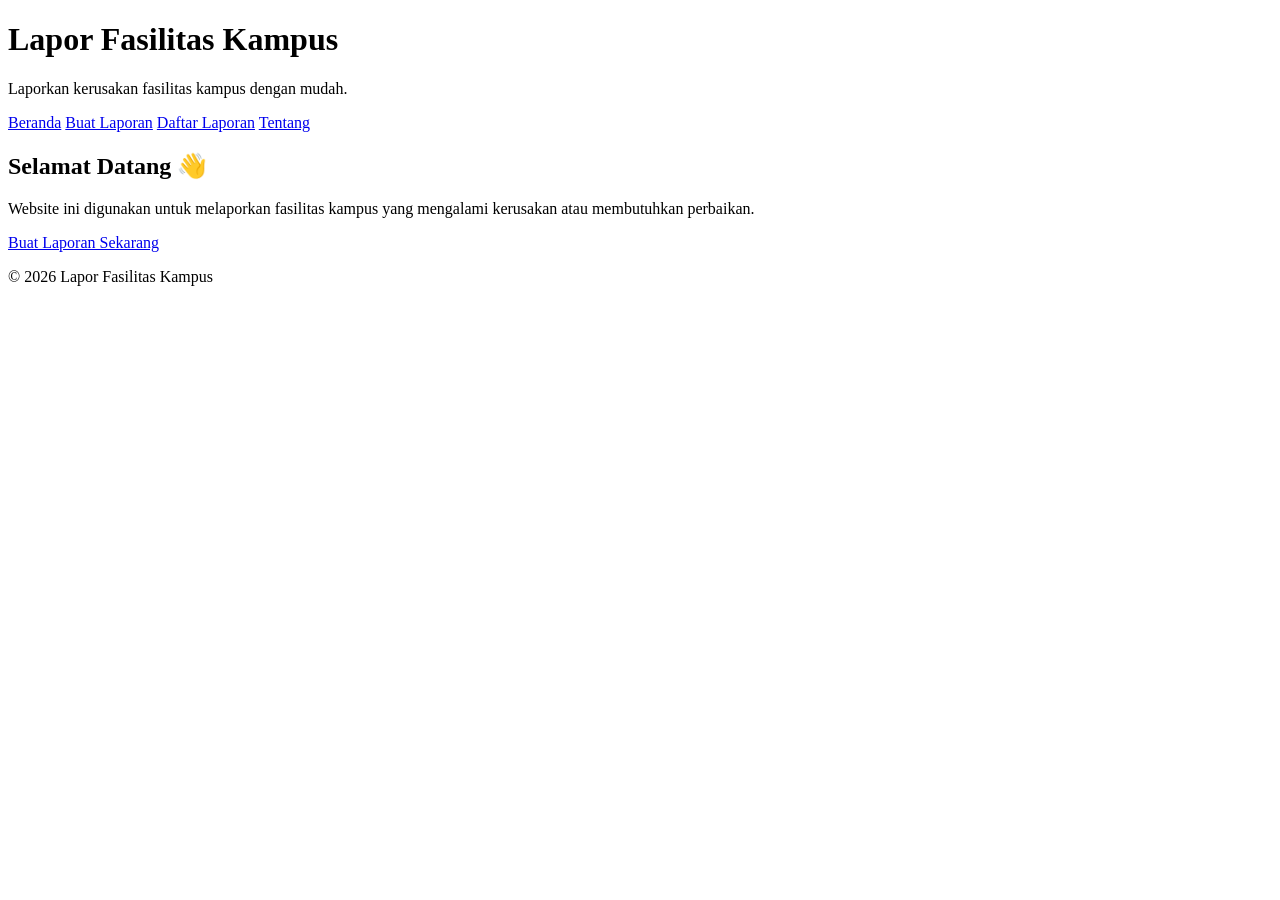
==== Lapor_Fasilitas/Index.html @ fea3fb63 "Project_ITX" ====
<!DOCTYPE html>
<html lang="id">
<head>
    <meta charset="UTF-8">
    <meta name="viewport" content="width=device-width, initial-scale=1.0">
    <title>Lapor Fasilitas Kampus</title>
</head>

<body>

    <header>
        <h1>Lapor Fasilitas Kampus</h1>
        <p>Laporkan kerusakan fasilitas kampus dengan mudah.</p>
    </header>

    <nav>
        <a href="index.html">Beranda</a>
        <a href="laporan.html">Buat Laporan</a>
        <a href="daftar.html">Daftar Laporan</a>
        <a href="tentang.html">Tentang</a>
    </nav>

    <main>

        <h2>Selamat Datang 👋</h2>

        <p>
            Website ini digunakan untuk melaporkan fasilitas kampus
            yang mengalami kerusakan atau membutuhkan perbaikan.
        </p>

        <a href="laporan.html">
            Buat Laporan Sekarang
        </a>

    </main>

    <footer>
        <p>&copy; 2026 Lapor Fasilitas Kampus</p>
    </footer>

</body>
</html>
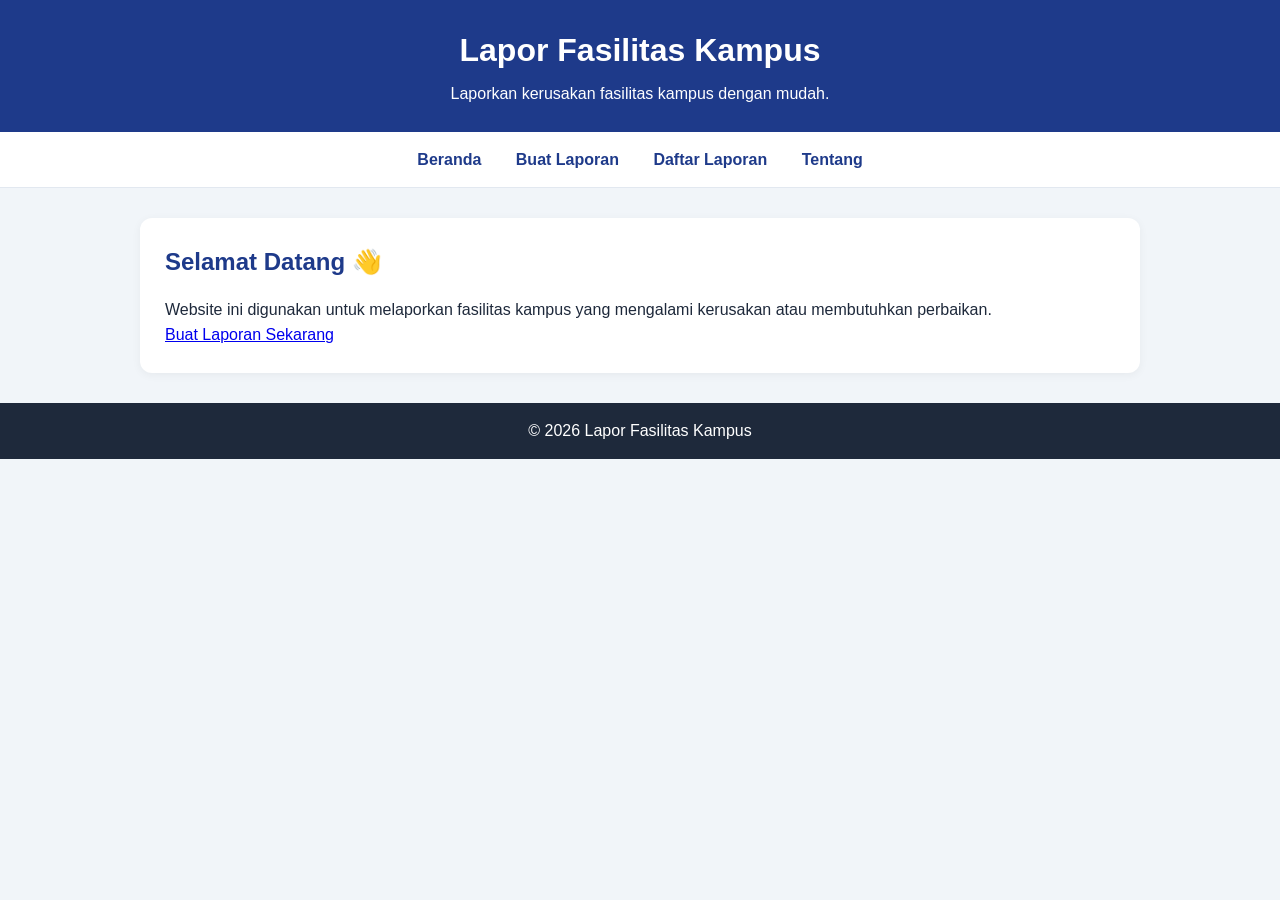
==== commit 2726c72e: "Daftar" ====
--- a/Lapor_Fasilitas/Index.html
+++ b/Lapor_Fasilitas/Index.html
@@ -4,6 +4,7 @@
     <meta charset="UTF-8">
     <meta name="viewport" content="width=device-width, initial-scale=1.0">
     <title>Lapor Fasilitas Kampus</title>
+    <link rel="stylesheet" href="css/style.css">
 </head>
 
 <body>
--- a/Lapor_Fasilitas/css/style.css
+++ b/Lapor_Fasilitas/css/style.css
@@ -0,0 +1,150 @@
+
+/* Pengaturan dasar */
+* {
+    margin: 0;
+    padding: 0;
+    box-sizing: border-box;
+}
+
+/* Tampilan seluruh halaman */
+body {
+    font-family: Arial, sans-serif;
+    background-color: #f1f5f9;
+    color: #1e293b;
+    line-height: 1.6;
+}
+
+/* Bagian header */
+header {
+    background-color: #1e3a8a;
+    color: white;
+    padding: 25px;
+    text-align: center;
+}
+
+header h1 {
+    margin-bottom: 5px;
+}
+
+/* Navigasi */
+nav {
+    background-color: #ffffff;
+    padding: 15px;
+    text-align: center;
+    border-bottom: 1px solid #e2e8f0;
+}
+
+nav a {
+    text-decoration: none;
+    color: #1e3a8a;
+    font-weight: bold;
+    margin: 0 15px;
+}
+
+nav a:hover {
+    color: #2563eb;
+}
+
+/* Konten utama */
+main {
+    max-width: 1000px;
+    margin: 30px auto;
+    padding: 25px;
+    background-color: white;
+    border-radius: 12px;
+    box-shadow: 0 2px 10px rgba(0, 0, 0, 0.05);
+}
+
+main h2 {
+    margin-bottom: 15px;
+    color: #1e3a8a;
+}
+
+main h3 {
+    margin-top: 20px;
+    margin-bottom: 10px;
+}
+
+/* Formulir */
+form {
+    margin-top: 20px;
+}
+
+label {
+    display: inline-block;
+    margin-bottom: 5px;
+    font-weight: bold;
+}
+
+input, textarea, select {
+    width: 100%;
+    padding: 10px;
+    margin-bottom: 15px;
+    border: 1px solid #cbd5e1;
+    border-radius: 6px;
+    font-family: inherit;
+}
+
+textarea {
+    min-height: 120px;
+    resize: vertical;
+}
+
+/* Tombol */
+button {
+    background-color: #1e3a8a;
+    color: white;
+    border: none;
+    padding: 12px 20px;
+    border-radius: 6px;
+    cursor: pointer;
+    font-size: 15px;
+}
+
+button:hover {
+    background-color: #2563eb;
+}
+
+/* Tabel */
+table {
+    width: 100%;
+    border-collapse: collapse;
+    margin-top: 20px;
+}
+
+th, td {
+    padding: 12px;
+    border: 1px solid #cbd5e1;
+    text-align: left;
+}
+
+th {
+    background-color: #1e3a8a;
+    color: white;
+}
+
+/* Footer */
+footer {
+    background-color: #1e293b;
+    color: white;
+    text-align: center;
+    padding: 15px;
+    margin-top: 30px;
+}
+
+/* Tampilan HP */
+@media (max-width: 600px) {
+    nav a {
+        display: inline-block;
+        margin: 5px;
+    }
+
+    main {
+        margin: 15px;
+        padding: 15px;
+    }
+
+    table {
+        font-size: 12px;
+    }
+}
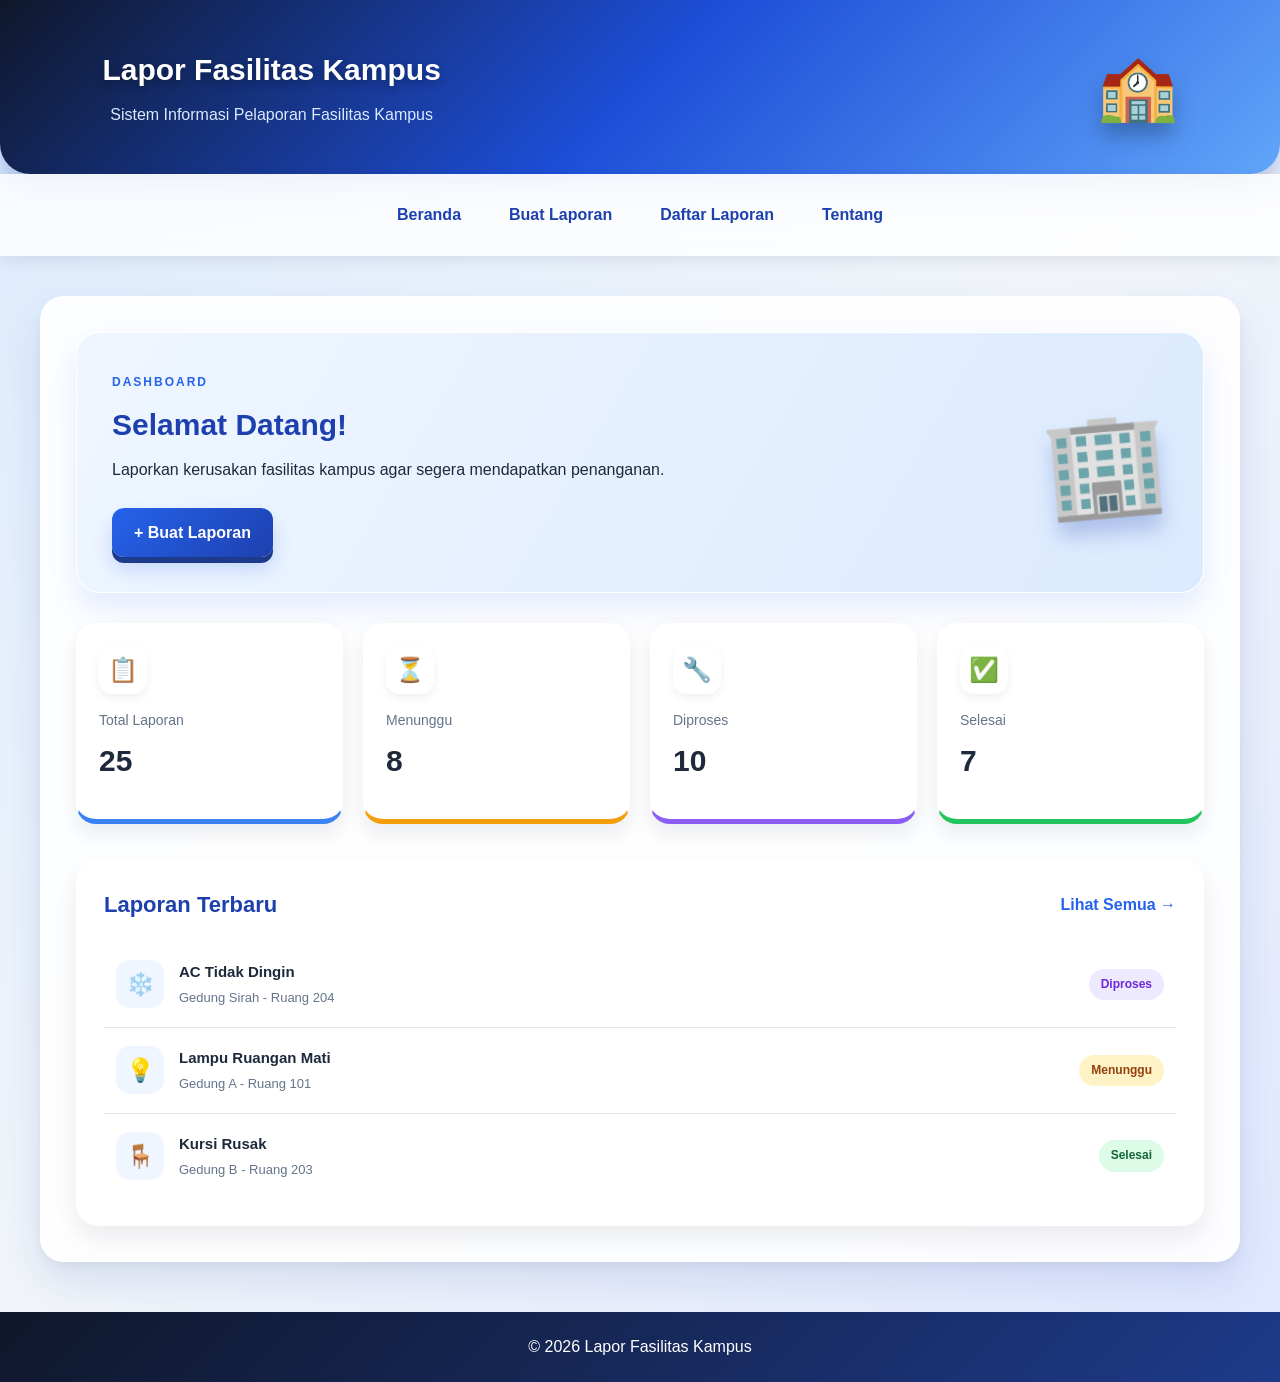
==== commit 375ae58e: "daftar" ====
--- a/Lapor_Fasilitas/Index.html
+++ b/Lapor_Fasilitas/Index.html
@@ -9,9 +9,17 @@
 
 <body>
 
-    <header>
-        <h1>Lapor Fasilitas Kampus</h1>
-        <p>Laporkan kerusakan fasilitas kampus dengan mudah.</p>
+    
+<body>
+
+    <header class="dashboard-header">
+        <div class="header-content">
+            <div>
+                <h1>Lapor Fasilitas Kampus</h1>
+                <p>Sistem Informasi Pelaporan Fasilitas Kampus</p>
+            </div>
+            <div class="header-icon">🏫</div>
+        </div>
     </header>
 
     <nav>
@@ -21,18 +29,86 @@
         <a href="tentang.html">Tentang</a>
     </nav>
 
-    <main>
+    <main class="dashboard">
 
-        <h2>Selamat Datang 👋</h2>
+        <section class="welcome">
+            <div>
+                <span class="welcome-label">DASHBOARD</span>
+                <h2>Selamat Datang!</h2>
+                <p>
+                    Laporkan kerusakan fasilitas kampus
+                    agar segera mendapatkan penanganan.
+                </p>
 
-        <p>
-            Website ini digunakan untuk melaporkan fasilitas kampus
-            yang mengalami kerusakan atau membutuhkan perbaikan.
-        </p>
+                <a href="laporan.html" class="primary-button">
+                    + Buat Laporan
+                </a>
+            </div>
 
-        <a href="laporan.html">
-            Buat Laporan Sekarang
-        </a>
+            <div class="welcome-illustration">
+                🏢
+            </div>
+        </section>
+
+        <section class="statistics">
+            <div class="stat-card blue">
+                <div class="stat-icon">📋</div>
+                <p>Total Laporan</p>
+                <h3>25</h3>
+            </div>
+
+            <div class="stat-card orange">
+                <div class="stat-icon">⏳</div>
+                <p>Menunggu</p>
+                <h3>8</h3>
+            </div>
+
+            <div class="stat-card purple">
+                <div class="stat-icon">🔧</div>
+                <p>Diproses</p>
+                <h3>10</h3>
+            </div>
+
+            <div class="stat-card green">
+                <div class="stat-icon">✅</div>
+                <p>Selesai</p>
+                <h3>7</h3>
+            </div>
+        </section>
+
+        <section class="recent-reports">
+            <div class="section-heading">
+                <h2>Laporan Terbaru</h2>
+                <a href="daftar.html">Lihat Semua →</a>
+            </div>
+
+            <div class="report-item">
+                <div class="report-icon">❄️</div>
+                <div class="report-info">
+                    <h3>AC Tidak Dingin</h3>
+                    <p>Gedung Sirah - Ruang 204</p>
+                </div>
+                <span class="status processing">Diproses</span>
+            </div>
+
+            <div class="report-item">
+                <div class="report-icon">💡</div>
+                <div class="report-info">
+                    <h3>Lampu Ruangan Mati</h3>
+                    <p>Gedung A - Ruang 101</p>
+                </div>
+                <span class="status waiting">Menunggu</span>
+            </div>
+
+            <div class="report-item">
+                <div class="report-icon">🪑</div>
+                <div class="report-info">
+                    <h3>Kursi Rusak</h3>
+                    <p>Gedung B - Ruang 203</p>
+                </div>
+                <span class="status completed">Selesai</span>
+            </div>
+        </section>
 
     </main>
 
@@ -40,5 +116,7 @@
         <p>&copy; 2026 Lapor Fasilitas Kampus</p>
     </footer>
 
+    <script src="js/daftar.js"></script>
+
 </body>
-</html>+</html>
--- a/Lapor_Fasilitas/css/style.css
+++ b/Lapor_Fasilitas/css/style.css
@@ -1,150 +1,634 @@
 
-/* Pengaturan dasar */
+/* RESET */
 * {
     margin: 0;
     padding: 0;
     box-sizing: border-box;
 }
 
-/* Tampilan seluruh halaman */
+/* BODY */
 body {
-    font-family: Arial, sans-serif;
-    background-color: #f1f5f9;
+    font-family: 'Segoe UI', Arial, sans-serif;
+    background: linear-gradient(135deg, #dbeafe, #f1f5f9, #e0e7ff);
     color: #1e293b;
     line-height: 1.6;
-}
-
-/* Bagian header */
+    min-height: 100vh;
+}
+
+/* HEADER */
 header {
-    background-color: #1e3a8a;
+    background: linear-gradient(135deg, #0f172a, #1e40af, #2563eb);
     color: white;
-    padding: 25px;
+    padding: 35px 20px;
     text-align: center;
+    box-shadow: 0 10px 25px rgba(30, 64, 175, 0.3);
+    position: relative;
 }
 
 header h1 {
-    margin-bottom: 5px;
-}
-
-/* Navigasi */
+    font-size: 30px;
+    margin-bottom: 8px;
+    text-shadow: 0 3px 8px rgba(0, 0, 0, 0.3);
+}
+
+header p {
+    color: #dbeafe;
+}
+
+/* NAVIGATION */
 nav {
-    background-color: #ffffff;
-    padding: 15px;
-    text-align: center;
-    border-bottom: 1px solid #e2e8f0;
+    display: flex;
+    justify-content: center;
+    flex-wrap: wrap;
+    gap: 12px;
+    padding: 18px;
+    background: rgba(255, 255, 255, 0.8);
+    backdrop-filter: blur(12px);
+    box-shadow: 0 5px 15px rgba(15, 23, 42, 0.08);
+    position: sticky;
+    top: 0;
+    z-index: 10;
 }
 
 nav a {
     text-decoration: none;
-    color: #1e3a8a;
-    font-weight: bold;
-    margin: 0 15px;
+    color: #1e40af;
+    font-weight: 600;
+    padding: 10px 18px;
+    border-radius: 12px;
+    transition: all 0.3s ease;
 }
 
 nav a:hover {
-    color: #2563eb;
-}
-
-/* Konten utama */
+    color: white;
+    background: linear-gradient(135deg, #2563eb, #1d4ed8);
+    transform: translateY(-4px);
+    box-shadow: 0 7px 15px rgba(37, 99, 235, 0.35);
+}
+
+/* MAIN CONTENT */
 main {
     max-width: 1000px;
-    margin: 30px auto;
-    padding: 25px;
-    background-color: white;
-    border-radius: 12px;
-    box-shadow: 0 2px 10px rgba(0, 0, 0, 0.05);
+    margin: 40px auto;
+    padding: 35px;
+    background: rgba(255, 255, 255, 0.9);
+    border: 1px solid rgba(255, 255, 255, 0.8);
+    border-radius: 24px;
+    box-shadow:
+        0 20px 40px rgba(30, 64, 175, 0.12),
+        0 5px 12px rgba(15, 23, 42, 0.05);
+    transition: transform 0.3s ease, box-shadow 0.3s ease;
+}
+
+main:hover {
+    box-shadow:
+        0 25px 50px rgba(30, 64, 175, 0.18),
+        0 8px 18px rgba(15, 23, 42, 0.08);
 }
 
 main h2 {
-    margin-bottom: 15px;
-    color: #1e3a8a;
+    color: #1e40af;
+    margin-bottom: 20px;
+    font-size: 26px;
 }
 
 main h3 {
-    margin-top: 20px;
-    margin-bottom: 10px;
-}
-
-/* Formulir */
+    color: #1d4ed8;
+    margin: 22px 0 12px;
+}
+
+/* FORM */
 form {
-    margin-top: 20px;
+    margin-top: 25px;
 }
 
 label {
     display: inline-block;
-    margin-bottom: 5px;
-    font-weight: bold;
-}
-
-input, textarea, select {
+    font-weight: 600;
+    margin-bottom: 8px;
+    color: #334155;
+}
+
+input,
+textarea,
+select {
     width: 100%;
-    padding: 10px;
-    margin-bottom: 15px;
+    padding: 13px 15px;
+    margin-bottom: 20px;
     border: 1px solid #cbd5e1;
-    border-radius: 6px;
-    font-family: inherit;
+    border-radius: 12px;
+    background: #f8fafc;
+    font: inherit;
+    outline: none;
+    transition: all 0.3s ease;
+    box-shadow: inset 0 2px 5px rgba(15, 23, 42, 0.04);
+}
+
+input:focus,
+textarea:focus,
+select:focus {
+    background: white;
+    border-color: #3b82f6;
+    box-shadow: 0 0 0 4px rgba(59, 130, 246, 0.15);
 }
 
 textarea {
-    min-height: 120px;
+    min-height: 130px;
     resize: vertical;
 }
 
-/* Tombol */
-button {
-    background-color: #1e3a8a;
+/* BUTTON */
+button,
+main > a {
+    display: inline-block;
+    background: linear-gradient(135deg, #2563eb, #1e40af);
     color: white;
     border: none;
-    padding: 12px 20px;
-    border-radius: 6px;
+    border-radius: 12px;
+    padding: 13px 24px;
+    font: inherit;
+    font-weight: 600;
+    text-decoration: none;
     cursor: pointer;
-    font-size: 15px;
-}
-
-button:hover {
-    background-color: #2563eb;
-}
-
-/* Tabel */
+    box-shadow:
+        0 6px 0 #1e3a8a,
+        0 10px 18px rgba(37, 99, 235, 0.25);
+    transition: all 0.2s ease;
+}
+
+button:hover,
+main > a:hover {
+    transform: translateY(-3px);
+    box-shadow:
+        0 9px 0 #1e3a8a,
+        0 15px 22px rgba(37, 99, 235, 0.3);
+}
+
+button:active,
+main > a:active {
+    transform: translateY(4px);
+    box-shadow: 0 2px 0 #1e3a8a;
+}
+
+/* TABLE */
 table {
     width: 100%;
-    border-collapse: collapse;
+    border-collapse: separate;
+    border-spacing: 0;
+    overflow: hidden;
+    border-radius: 14px;
     margin-top: 20px;
-}
-
-th, td {
-    padding: 12px;
-    border: 1px solid #cbd5e1;
+    box-shadow: 0 8px 20px rgba(15, 23, 42, 0.08);
+}
+
+th,
+td {
+    padding: 15px;
     text-align: left;
+    border-bottom: 1px solid #e2e8f0;
 }
 
 th {
-    background-color: #1e3a8a;
+    background: linear-gradient(135deg, #1e40af, #2563eb);
     color: white;
 }
 
-/* Footer */
+td {
+    background: white;
+}
+
+tr:last-child td {
+    border-bottom: none;
+}
+
+tbody tr:hover td {
+    background: #eff6ff;
+}
+
+/* LIST */
+ul {
+    padding-left: 25px;
+}
+
+li {
+    margin-bottom: 8px;
+}
+
+/* FOOTER */
 footer {
-    background-color: #1e293b;
+    background: linear-gradient(135deg, #0f172a, #1e3a8a);
     color: white;
     text-align: center;
-    padding: 15px;
-    margin-top: 30px;
-}
-
-/* Tampilan HP */
+    padding: 22px;
+    margin-top: 50px;
+}
+
+/* ANIMATION */
+@keyframes fadeUp {
+    from {
+        opacity: 0;
+        transform: translateY(20px);
+    }
+
+    to {
+        opacity: 1;
+        transform: translateY(0);
+    }
+}
+
+main {
+    animation: fadeUp 0.6s ease both;
+}
+
+/* RESPONSIVE */
 @media (max-width: 600px) {
+    header h1 {
+        font-size: 23px;
+    }
+
+    nav {
+        gap: 5px;
+        padding: 12px;
+    }
+
     nav a {
-        display: inline-block;
-        margin: 5px;
+        padding: 8px 10px;
+        font-size: 13px;
     }
 
     main {
-        margin: 15px;
-        padding: 15px;
+        margin: 20px 12px;
+        padding: 20px;
+        border-radius: 18px;
+    }
+
+    main h2 {
+        font-size: 22px;
     }
 
     table {
         font-size: 12px;
     }
+
+    th,
+    td {
+        padding: 9px;
+    }
+}
+
+/* REDUCE ANIMATION FOR ACCESSIBILITY */
+@media (prefers-reduced-motion: reduce) {
+    *,
+    *::before,
+    *::after {
+        animation-duration: 0.01ms !important;
+        transition-duration: 0.01ms !important;
+    }
+}
+
+
+/* DASHBOARD HEADER */
+.dashboard-header {
+    background: linear-gradient(135deg, #0f172a, #1d4ed8, #60a5fa);
+    padding: 35px 8%;
+    border-radius: 0 0 30px 30px;
+}
+
+.header-content {
+    max-width: 1200px;
+    margin: auto;
+    display: flex;
+    align-items: center;
+    justify-content: space-between;
+}
+
+.header-icon {
+    font-size: 65px;
+    filter: drop-shadow(0 12px 10px rgba(0, 0, 0, 0.25));
+}
+
+/* DASHBOARD CONTAINER */
+.dashboard {
+    max-width: 1200px;
+}
+
+/* WELCOME CARD */
+.welcome {
+    display: flex;
+    justify-content: space-between;
+    align-items: center;
+    gap: 20px;
+    background: linear-gradient(120deg, #eff6ff, #dbeafe);
+    border: 1px solid white;
+    border-radius: 24px;
+    padding: 35px;
+    margin-bottom: 30px;
+    box-shadow: 0 15px 30px rgba(37, 99, 235, 0.12);
+    overflow: hidden;
+}
+
+.welcome-label {
+    color: #2563eb;
+    font-size: 12px;
+    font-weight: bold;
+    letter-spacing: 2px;
+}
+
+.welcome h2 {
+    font-size: 30px;
+    margin: 8px 0;
+}
+
+.welcome p {
+    margin-bottom: 25px;
+}
+
+.welcome-illustration {
+    font-size: 100px;
+    filter: drop-shadow(0 15px 10px rgba(30, 64, 175, 0.25));
+    transform: rotate(-5deg);
+}
+
+/* PRIMARY BUTTON */
+.primary-button {
+    display: inline-block;
+    background: linear-gradient(135deg, #2563eb, #1e40af);
+    color: white;
+    text-decoration: none;
+    font-weight: bold;
+    padding: 12px 22px;
+    border-radius: 12px;
+    box-shadow: 0 6px 0 #1e3a8a,
+                0 12px 20px rgba(37, 99, 235, 0.2);
+    transition: 0.25s ease;
+}
+
+.primary-button:hover {
+    transform: translateY(-4px);
+    box-shadow: 0 10px 0 #1e3a8a,
+                0 18px 25px rgba(37, 99, 235, 0.25);
+}
+
+/* STATISTICS */
+.statistics {
+    display: grid;
+    grid-template-columns: repeat(4, 1fr);
+    gap: 20px;
+    margin-bottom: 35px;
+}
+
+.stat-card {
+    padding: 22px;
+    border-radius: 20px;
+    background: white;
+    border: 1px solid rgba(255, 255, 255, 0.9);
+    box-shadow: 0 10px 20px rgba(15, 23, 42, 0.08);
+    transition: 0.3s ease;
+    position: relative;
+    overflow: hidden;
+}
+
+.stat-card:hover {
+    transform: translateY(-8px) rotateX(3deg);
+    box-shadow: 0 20px 30px rgba(15, 23, 42, 0.15);
+}
+
+.stat-icon {
+    width: 48px;
+    height: 48px;
+    display: grid;
+    place-items: center;
+    border-radius: 14px;
+    font-size: 24px;
+    margin-bottom: 15px;
+    background: rgba(255, 255, 255, 0.7);
+    box-shadow: 0 4px 10px rgba(15, 23, 42, 0.06);
+}
+
+.stat-card p {
+    color: #64748b;
+    font-size: 14px;
+}
+
+.stat-card h3 {
+    font-size: 30px;
+    margin-top: 5px;
+    color: #1e293b;
+}
+
+.stat-card.blue {
+    border-bottom: 5px solid #3b82f6;
+}
+
+.stat-card.orange {
+    border-bottom: 5px solid #f59e0b;
+}
+
+.stat-card.purple {
+    border-bottom: 5px solid #8b5cf6;
+}
+
+.stat-card.green {
+    border-bottom: 5px solid #22c55e;
+}
+
+/* RECENT REPORTS */
+.recent-reports {
+    background: white;
+    padding: 28px;
+    border-radius: 22px;
+    box-shadow: 0 12px 25px rgba(15, 23, 42, 0.08);
+}
+
+.section-heading {
+    display: flex;
+    justify-content: space-between;
+    align-items: center;
+    gap: 12px;
+    margin-bottom: 20px;
+}
+
+.section-heading h2 {
+    margin: 0;
+    font-size: 22px;
+}
+
+.section-heading a {
+    color: #2563eb;
+    text-decoration: none;
+    font-weight: bold;
+}
+
+.report-item {
+    display: flex;
+    align-items: center;
+    gap: 15px;
+    padding: 18px 12px;
+    border-bottom: 1px solid #e2e8f0;
+    transition: 0.25s ease;
+}
+
+.report-item:last-child {
+    border-bottom: none;
+}
+
+.report-item:hover {
+    background: #f8fafc;
+    transform: translateX(5px);
+}
+
+.report-icon {
+    min-width: 48px;
+    height: 48px;
+    display: grid;
+    place-items: center;
+    border-radius: 14px;
+    background: #eff6ff;
+    font-size: 23px;
+}
+
+.report-info {
+    flex: 1;
+    min-width: 0;
+}
+
+.report-info h3 {
+    font-size: 15px;
+    margin: 0;
+    color: #1e293b;
+}
+
+.report-info p {
+    font-size: 13px;
+    color: #64748b;
+    margin-top: 4px;
+}
+
+.status {
+    font-size: 12px;
+    font-weight: bold;
+    padding: 6px 12px;
+    border-radius: 20px;
+    white-space: nowrap;
+}
+
+.status.processing {
+    background: #ede9fe;
+    color: #6d28d9;
+}
+
+.status.waiting {
+    background: #fef3c7;
+    color: #92400e;
+}
+
+.status.completed {
+    background: #dcfce7;
+    color: #166534;
+}
+
+/* RESPONSIVE DASHBOARD */
+@media (max-width: 800px) {
+    .statistics {
+        grid-template-columns: repeat(2, 1fr);
+    }
+
+    .dashboard-header {
+        padding: 30px 20px;
+    }
+}
+
+@media (max-width: 500px) {
+    .welcome {
+        padding: 22px;
+    }
+
+    .welcome h2 {
+        font-size: 23px;
+    }
+
+    .welcome-illustration {
+        font-size: 55px;
+    }
+
+    .statistics {
+        gap: 12px;
+    }
+
+    .stat-card {
+        padding: 15px;
+    }
+
+    .stat-card h3 {
+        font-size: 24px;
+    }
+
+    .recent-reports {
+        padding: 18px 12px;
+    }
+
+    .report-item {
+        gap: 9px;
+        flex-wrap: wrap;
+    }
+
+    .status {
+        margin-left: auto;
+    }
+
+    .section-heading h2 {
+        font-size: 18px;
+    }
+}
+
+
+/* FILTER LAPORAN */
+.report-filters {
+    display: flex;
+    gap: 15px;
+    margin: 20px 0;
+}
+
+.report-filters input,
+.report-filters select {
+    margin-bottom: 0;
+    background: #f8fafc;
+}
+
+.report-filters input {
+    flex: 2;
+}
+
+.report-filters select {
+    flex: 1;
+}
+
+/* TABEL RESPONSIVE */
+.table-wrapper {
+    width: 100%;
+    overflow-x: auto;
+    border-radius: 14px;
+}
+
+.table-wrapper table {
+    min-width: 650px;
+}
+
+/* PESAN KOSONG */
+#emptyMessage {
+    text-align: center;
+    padding: 25px;
+    color: #64748b;
+}
+
+/* RESPONSIVE FILTER */
+@media (max-width: 600px) {
+    .report-filters {
+        flex-direction: column;
+    }
+
+    .report-filters input,
+    .report-filters select {
+        width: 100%;
+    }
 }
